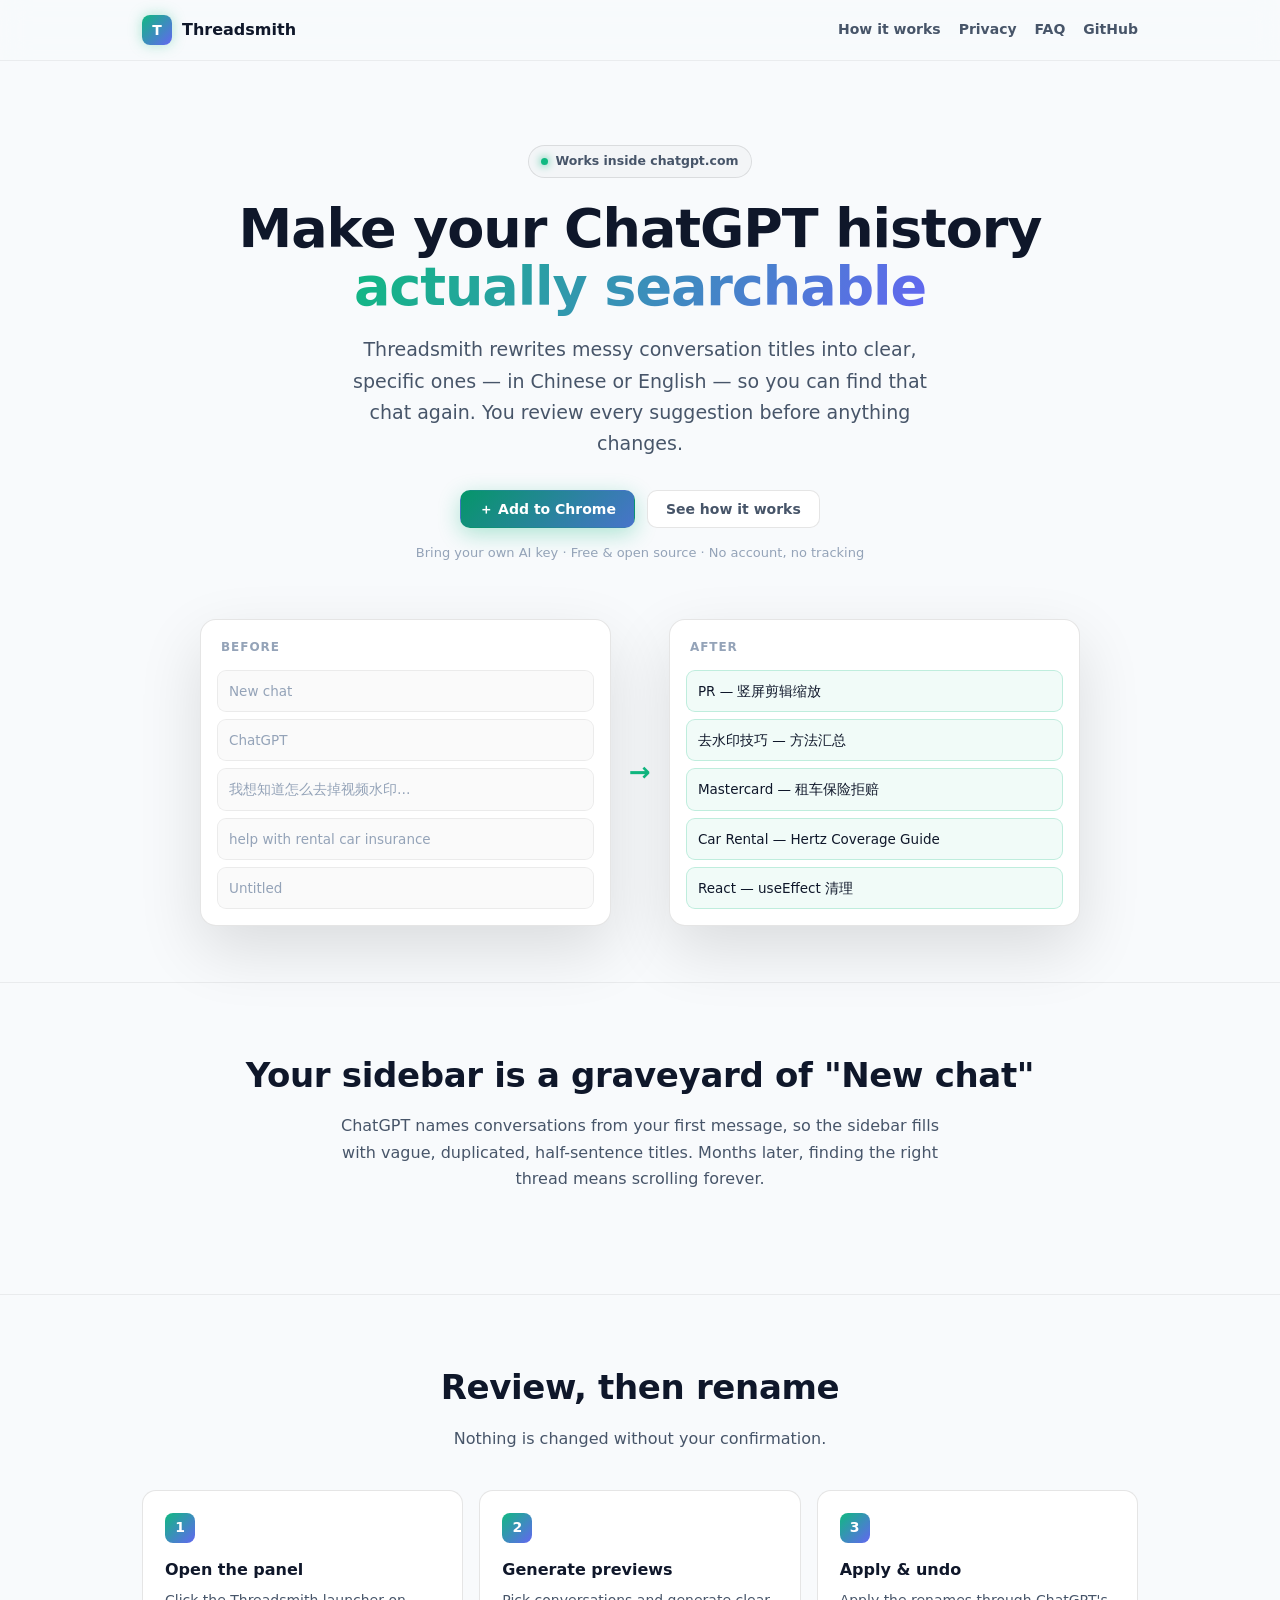
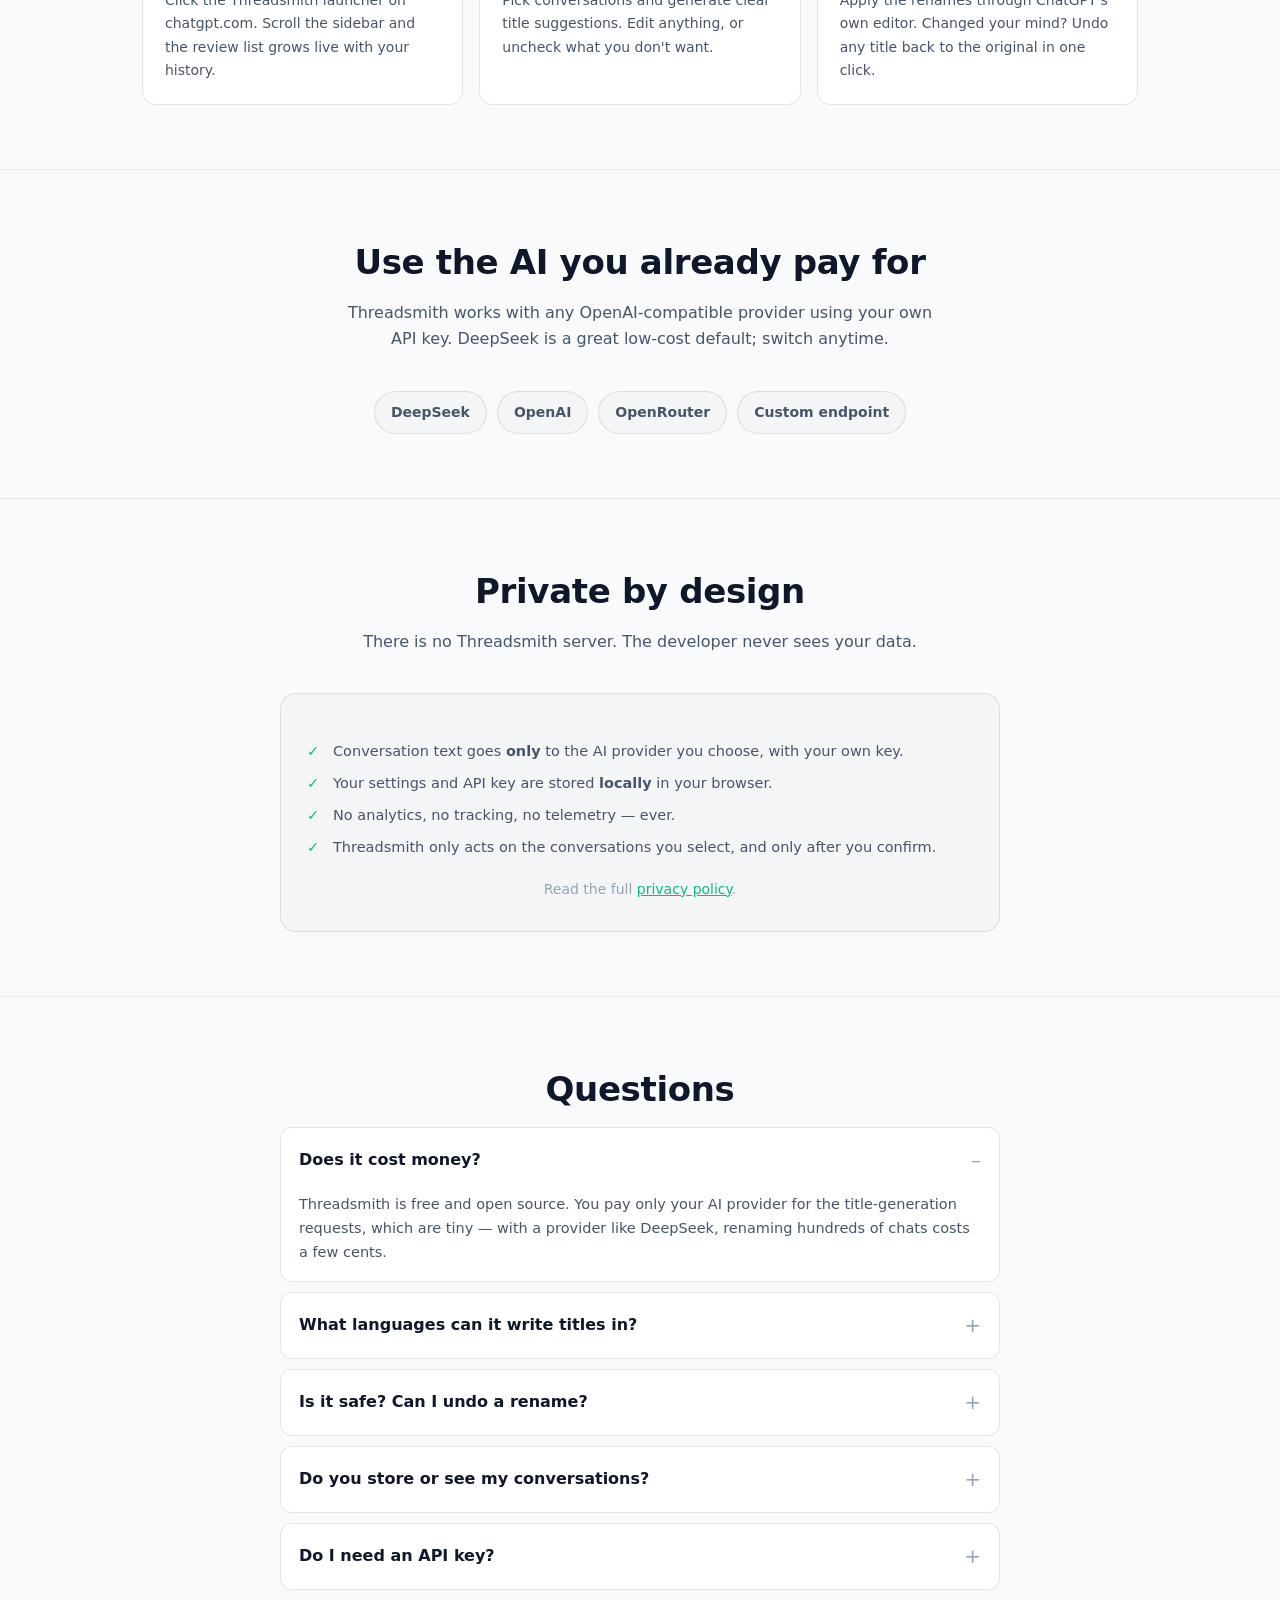
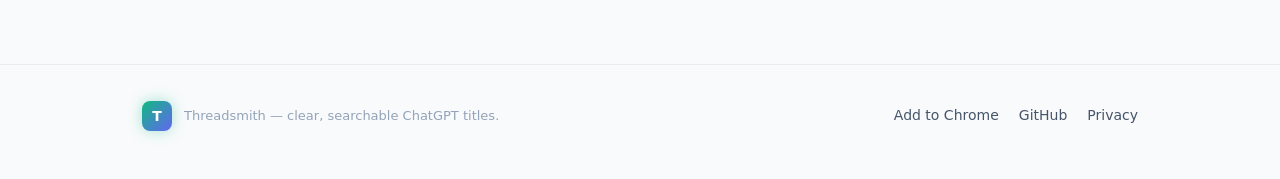
==== docs/index.html @ 1ebc0905 "Add landing page Single self-contained docs/index.html (no build step) for GitHub Pages. Matches the" ====
<!doctype html>
<html lang="en">
<head>
  <meta charset="utf-8">
  <meta name="viewport" content="width=device-width, initial-scale=1">
  <title>Threadsmith — Clear, searchable titles for your ChatGPT history</title>
  <meta name="description" content="Threadsmith turns messy ChatGPT conversation titles into clear, searchable ones — in Chinese or English — using your own AI provider. Private by design.">
  <meta name="theme-color" content="#0d1117">

  <!-- Social sharing -->
  <meta property="og:type" content="website">
  <meta property="og:title" content="Threadsmith — Clear titles for your ChatGPT history">
  <meta property="og:description" content="Rename messy ChatGPT conversations into clear, searchable titles. Bring your own AI key. Private by design.">

  <style>
    :root {
      --bg:        #0d1117;
      --bg-soft:   rgba(255,255,255,.025);
      --bg-soft-2: rgba(255,255,255,.04);
      --border:    rgba(255,255,255,.08);
      --border-2:  rgba(255,255,255,.06);
      --text:      #e2e8f0;
      --text-2:    #94a3b8;
      --text-3:    #64748b;
      --old:       #64748b;
      --accent-a:  #10b981;
      --accent-b:  #6366f1;
      --shadow:    0 24px 64px rgba(0,0,0,.5);
    }
    @media (prefers-color-scheme: light) {
      :root {
        --bg:        #f8fafc;
        --bg-soft:   rgba(0,0,0,.02);
        --bg-soft-2: #ffffff;
        --border:    rgba(0,0,0,.1);
        --border-2:  rgba(0,0,0,.06);
        --text:      #0f172a;
        --text-2:    #475569;
        --text-3:    #94a3b8;
        --old:       #94a3b8;
        --shadow:    0 24px 64px rgba(0,0,0,.12);
      }
    }

    * { box-sizing: border-box; }
    html { scroll-behavior: smooth; }
    body {
      margin: 0;
      background: var(--bg);
      color: var(--text);
      font: 16px/1.65 system-ui, -apple-system, "Segoe UI", sans-serif;
      -webkit-font-smoothing: antialiased;
    }
    a { color: inherit; }
    .wrap { width: 100%; max-width: 1040px; margin: 0 auto; padding: 0 22px; }

    /* Brand logo mark */
    .logo {
      width: 30px; height: 30px; border-radius: 8px; flex-shrink: 0;
      background: linear-gradient(135deg, var(--accent-a), var(--accent-b));
      display: inline-flex; align-items: center; justify-content: center;
      color: #fff; font: 800 14px/1 system-ui;
      box-shadow: 0 0 14px rgba(16,185,129,.35);
    }

    /* Nav */
    nav {
      position: sticky; top: 0; z-index: 50;
      backdrop-filter: blur(14px) saturate(160%);
      -webkit-backdrop-filter: blur(14px) saturate(160%);
      background: color-mix(in srgb, var(--bg) 78%, transparent);
      border-bottom: 1px solid var(--border-2);
    }
    .nav-in { display: flex; align-items: center; gap: 10px; height: 60px; }
    .nav-in .brand { font-weight: 700; font-size: 16px; }
    .nav-in .spacer { flex: 1; }
    .nav-links { display: flex; align-items: center; gap: 18px; }
    .nav-links a { color: var(--text-2); text-decoration: none; font-size: 14px; font-weight: 600; }
    .nav-links a:hover { color: var(--text); }
    @media (max-width: 600px) { .nav-links { display: none; } }

    /* Buttons */
    .btn {
      display: inline-flex; align-items: center; gap: 8px;
      padding: 11px 18px; border-radius: 10px;
      font: 600 14px/1 system-ui; text-decoration: none; cursor: pointer;
      border: 1px solid var(--border); color: var(--text-2);
      background: var(--bg-soft-2);
      transition: transform .12s, box-shadow .15s, color .15s;
    }
    .btn:hover { color: var(--text); transform: translateY(-1px); }
    .btn.primary {
      border-color: transparent; color: #fff;
      background: linear-gradient(135deg, #059669 0%, #6366f1 140%);
      box-shadow: 0 6px 22px rgba(16,185,129,.32);
    }
    .btn.primary:hover { box-shadow: 0 10px 30px rgba(16,185,129,.42); }

    /* Hero */
    header.hero { padding: 84px 0 56px; text-align: center; }
    .pill {
      display: inline-flex; align-items: center; gap: 7px;
      padding: 5px 12px; border-radius: 999px;
      border: 1px solid var(--border); background: var(--bg-soft);
      color: var(--text-2); font-size: 12.5px; font-weight: 600;
      margin-bottom: 22px;
    }
    .dot { width: 7px; height: 7px; border-radius: 50%; background: var(--accent-a); box-shadow: 0 0 8px var(--accent-a); }
    h1 {
      margin: 0 0 18px; font-size: clamp(32px, 6vw, 54px); line-height: 1.08;
      letter-spacing: -.02em; font-weight: 800;
    }
    h1 .grad {
      background: linear-gradient(120deg, var(--accent-a), var(--accent-b));
      -webkit-background-clip: text; background-clip: text; color: transparent;
    }
    .lede { max-width: 620px; margin: 0 auto 30px; font-size: clamp(16px, 2.4vw, 19px); color: var(--text-2); }
    .cta-row { display: flex; gap: 12px; justify-content: center; flex-wrap: wrap; }
    .cta-note { margin-top: 14px; font-size: 13px; color: var(--text-3); }

    /* Before / after showcase */
    .showcase {
      margin: 56px auto 0; max-width: 880px;
      display: grid; grid-template-columns: 1fr auto 1fr; gap: 18px; align-items: stretch;
    }
    .panel {
      border: 1px solid var(--border); border-radius: 16px;
      background: var(--bg-soft-2); box-shadow: var(--shadow);
      padding: 16px; text-align: left;
    }
    .panel h3 { margin: 2px 4px 12px; font-size: 12px; letter-spacing: .08em; text-transform: uppercase; color: var(--text-3); }
    .row {
      display: flex; align-items: center; gap: 9px;
      padding: 9px 11px; border-radius: 9px; margin-bottom: 7px;
      border: 1px solid var(--border-2); background: var(--bg-soft);
      font-size: 13.5px;
    }
    .row:last-child { margin-bottom: 0; }
    .row .ic { width: 14px; height: 14px; flex-shrink: 0; opacity: .55; }
    .panel.before .row { color: var(--old); }
    .panel.after .row { color: var(--text); border-color: rgba(16,185,129,.22); background: rgba(16,185,129,.06); }
    .arrow {
      align-self: center; color: var(--accent-a); font-size: 26px; font-weight: 700;
    }
    @media (max-width: 720px) {
      .showcase { grid-template-columns: 1fr; }
      .arrow { transform: rotate(90deg); justify-self: center; }
    }

    /* Sections */
    section { padding: 64px 0; border-top: 1px solid var(--border-2); }
    section h2 { margin: 0 0 10px; font-size: clamp(24px, 4vw, 34px); letter-spacing: -.01em; text-align: center; font-weight: 800; }
    section .sub { max-width: 600px; margin: 0 auto 38px; text-align: center; color: var(--text-2); }

    .cards { display: grid; grid-template-columns: repeat(3, 1fr); gap: 16px; }
    @media (max-width: 720px) { .cards { grid-template-columns: 1fr; } }
    .card {
      border: 1px solid var(--border); border-radius: 14px;
      background: var(--bg-soft-2); padding: 22px;
    }
    .card .step {
      width: 30px; height: 30px; border-radius: 8px; margin-bottom: 14px;
      display: inline-flex; align-items: center; justify-content: center;
      background: linear-gradient(135deg, var(--accent-a), var(--accent-b));
      color: #fff; font-weight: 800; font-size: 14px;
    }
    .card h4 { margin: 0 0 6px; font-size: 16px; }
    .card p { margin: 0; color: var(--text-2); font-size: 14px; }

    /* Provider chips */
    .chips { display: flex; flex-wrap: wrap; gap: 10px; justify-content: center; }
    .chip {
      padding: 9px 16px; border-radius: 999px; font-weight: 600; font-size: 14px;
      border: 1px solid var(--border); background: var(--bg-soft); color: var(--text-2);
    }

    /* Privacy block */
    .privacy {
      max-width: 720px; margin: 0 auto; text-align: center;
      border: 1px solid var(--border); border-radius: 16px;
      background: var(--bg-soft); padding: 30px 26px;
    }
    .privacy ul { list-style: none; padding: 0; margin: 16px 0 0; display: grid; gap: 8px; text-align: left; }
    .privacy li { color: var(--text-2); font-size: 14.5px; padding-left: 26px; position: relative; }
    .privacy li::before {
      content: "✓"; position: absolute; left: 0; top: 0;
      color: var(--accent-a); font-weight: 800;
    }

    /* FAQ */
    .faq { max-width: 720px; margin: 0 auto; }
    details {
      border: 1px solid var(--border); border-radius: 12px;
      background: var(--bg-soft-2); margin-bottom: 10px; overflow: hidden;
    }
    summary {
      list-style: none; cursor: pointer; padding: 16px 18px;
      font-weight: 600; display: flex; justify-content: space-between; align-items: center; gap: 12px;
    }
    summary::-webkit-details-marker { display: none; }
    summary::after { content: "+"; color: var(--text-3); font-size: 20px; font-weight: 400; }
    details[open] summary::after { content: "–"; }
    details .body { padding: 0 18px 16px; color: var(--text-2); font-size: 14.5px; }

    /* Footer */
    footer { border-top: 1px solid var(--border-2); padding: 36px 0 48px; }
    .foot-in { display: flex; align-items: center; gap: 12px; flex-wrap: wrap; }
    .foot-in .spacer { flex: 1; }
    .foot-links { display: flex; gap: 20px; flex-wrap: wrap; }
    .foot-links a { color: var(--text-2); text-decoration: none; font-size: 14px; }
    .foot-links a:hover { color: var(--text); }
    .copy { color: var(--text-3); font-size: 13px; }
  </style>
</head>
<body>

  <nav>
    <div class="wrap nav-in">
      <span class="logo">T</span>
      <span class="brand">Threadsmith</span>
      <span class="spacer"></span>
      <div class="nav-links">
        <a href="#how">How it works</a>
        <a href="#privacy">Privacy</a>
        <a href="#faq">FAQ</a>
        <!-- TODO: replace # with your public repo URL -->
        <a href="#">GitHub</a>
      </div>
    </div>
  </nav>

  <header class="hero">
    <div class="wrap">
      <span class="pill"><span class="dot"></span> Works inside chatgpt.com</span>
      <h1>Make your ChatGPT history<br><span class="grad">actually searchable</span></h1>
      <p class="lede">
        Threadsmith rewrites messy conversation titles into clear, specific ones —
        in Chinese or English — so you can find that chat again. You review every
        suggestion before anything changes.
      </p>
      <div class="cta-row">
        <!-- TODO: replace # with your Chrome Web Store listing URL -->
        <a class="btn primary" href="#">＋ Add to Chrome</a>
        <a class="btn" href="#how">See how it works</a>
      </div>
      <p class="cta-note">Bring your own AI key · Free &amp; open source · No account, no tracking</p>

      <div class="showcase">
        <div class="panel before">
          <h3>Before</h3>
          <div class="row">New chat</div>
          <div class="row">ChatGPT</div>
          <div class="row">我想知道怎么去掉视频水印…</div>
          <div class="row">help with rental car insurance</div>
          <div class="row">Untitled</div>
        </div>
        <div class="arrow">→</div>
        <div class="panel after">
          <h3>After</h3>
          <div class="row">PR — 竖屏剪辑缩放</div>
          <div class="row">去水印技巧 — 方法汇总</div>
          <div class="row">Mastercard — 租车保险拒赔</div>
          <div class="row">Car Rental — Hertz Coverage Guide</div>
          <div class="row">React — useEffect 清理</div>
        </div>
      </div>
    </div>
  </header>

  <section id="problem">
    <div class="wrap">
      <h2>Your sidebar is a graveyard of "New chat"</h2>
      <p class="sub">
        ChatGPT names conversations from your first message, so the sidebar fills
        with vague, duplicated, half-sentence titles. Months later, finding the
        right thread means scrolling forever.
      </p>
    </div>
  </section>

  <section id="how">
    <div class="wrap">
      <h2>Review, then rename</h2>
      <p class="sub">Nothing is changed without your confirmation.</p>
      <div class="cards">
        <div class="card">
          <div class="step">1</div>
          <h4>Open the panel</h4>
          <p>Click the Threadsmith launcher on chatgpt.com. Scroll the sidebar and the review list grows live with your history.</p>
        </div>
        <div class="card">
          <div class="step">2</div>
          <h4>Generate previews</h4>
          <p>Pick conversations and generate clear title suggestions. Edit anything, or uncheck what you don't want.</p>
        </div>
        <div class="card">
          <div class="step">3</div>
          <h4>Apply &amp; undo</h4>
          <p>Apply the renames through ChatGPT's own editor. Changed your mind? Undo any title back to the original in one click.</p>
        </div>
      </div>
    </div>
  </section>

  <section id="providers">
    <div class="wrap">
      <h2>Use the AI you already pay for</h2>
      <p class="sub">
        Threadsmith works with any OpenAI-compatible provider using your own API
        key. DeepSeek is a great low-cost default; switch anytime.
      </p>
      <div class="chips">
        <span class="chip">DeepSeek</span>
        <span class="chip">OpenAI</span>
        <span class="chip">OpenRouter</span>
        <span class="chip">Custom endpoint</span>
      </div>
    </div>
  </section>

  <section id="privacy">
    <div class="wrap">
      <h2>Private by design</h2>
      <p class="sub">There is no Threadsmith server. The developer never sees your data.</p>
      <div class="privacy">
        <ul>
          <li>Conversation text goes <strong>only</strong> to the AI provider you choose, with your own key.</li>
          <li>Your settings and API key are stored <strong>locally</strong> in your browser.</li>
          <li>No analytics, no tracking, no telemetry — ever.</li>
          <li>Threadsmith only acts on the conversations you select, and only after you confirm.</li>
        </ul>
        <p style="margin:18px 0 0;font-size:14px;color:var(--text-3)">
          <!-- TODO: point to your hosted PRIVACY.md -->
          Read the full <a href="#" style="color:var(--accent-a)">privacy policy</a>.
        </p>
      </div>
    </div>
  </section>

  <section id="faq">
    <div class="wrap">
      <h2>Questions</h2>
      <div class="faq">
        <details open>
          <summary>Does it cost money?</summary>
          <div class="body">Threadsmith is free and open source. You pay only your AI provider for the title-generation requests, which are tiny — with a provider like DeepSeek, renaming hundreds of chats costs a few cents.</div>
        </details>
        <details>
          <summary>What languages can it write titles in?</summary>
          <div class="body">Simplified Chinese or English. Set it explicitly, or use Auto to match each conversation's language. Proper nouns, brands, and technical names are kept as-is.</div>
        </details>
        <details>
          <summary>Is it safe? Can I undo a rename?</summary>
          <div class="body">Yes. You preview and confirm every title before it's applied, and each applied rename can be undone back to its original from the list. Threadsmith uses ChatGPT's own rename feature — it never touches conversation content.</div>
        </details>
        <details>
          <summary>Do you store or see my conversations?</summary>
          <div class="body">No. There is no backend. Your conversation excerpts are sent directly from your browser to the AI provider you configured. Nothing is sent to the developer.</div>
        </details>
        <details>
          <summary>Do I need an API key?</summary>
          <div class="body">Yes, for now. You add a key from a provider like DeepSeek or OpenAI once in settings. It's stored locally and used only to generate titles.</div>
        </details>
      </div>
    </div>
  </section>

  <footer>
    <div class="wrap foot-in">
      <span class="logo">T</span>
      <span class="copy">Threadsmith — clear, searchable ChatGPT titles.</span>
      <span class="spacer"></span>
      <div class="foot-links">
        <!-- TODO: replace # links below -->
        <a href="#">Add to Chrome</a>
        <a href="#">GitHub</a>
        <a href="#">Privacy</a>
      </div>
    </div>
  </footer>

</body>
</html>
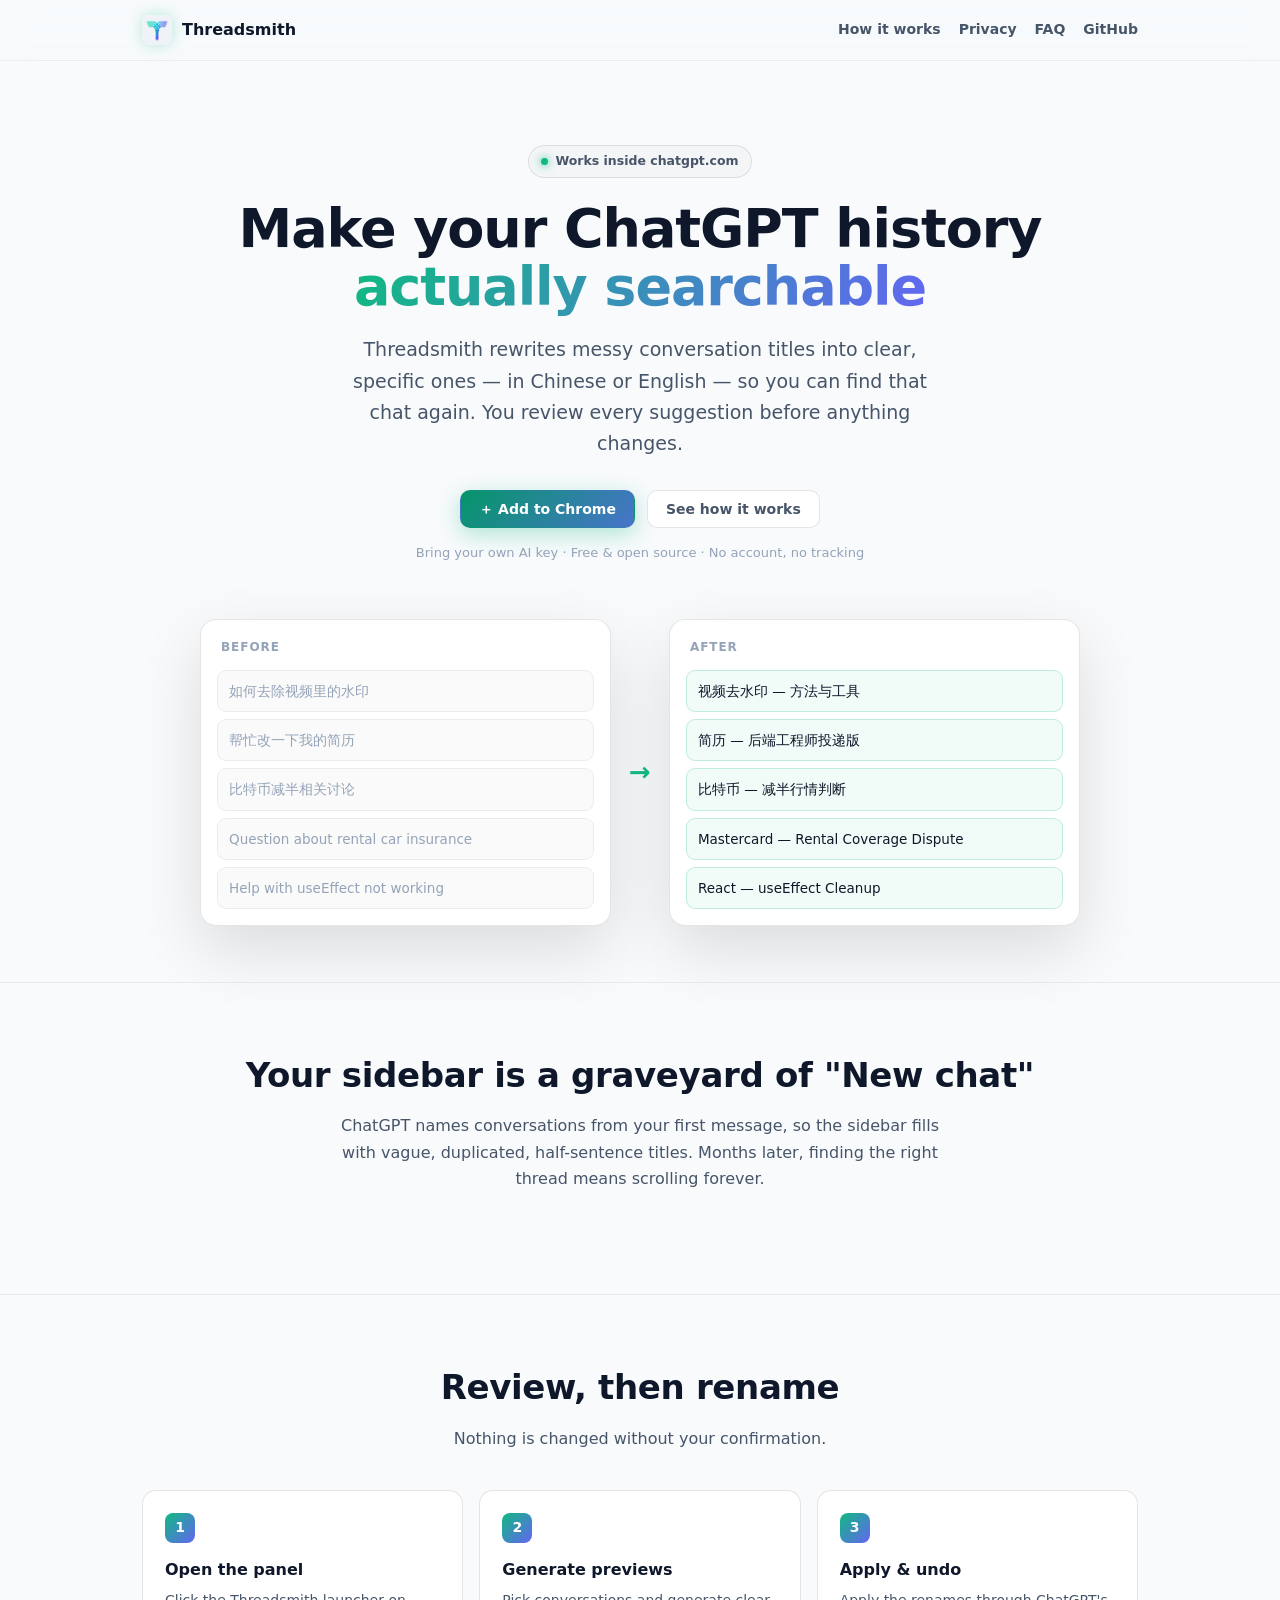
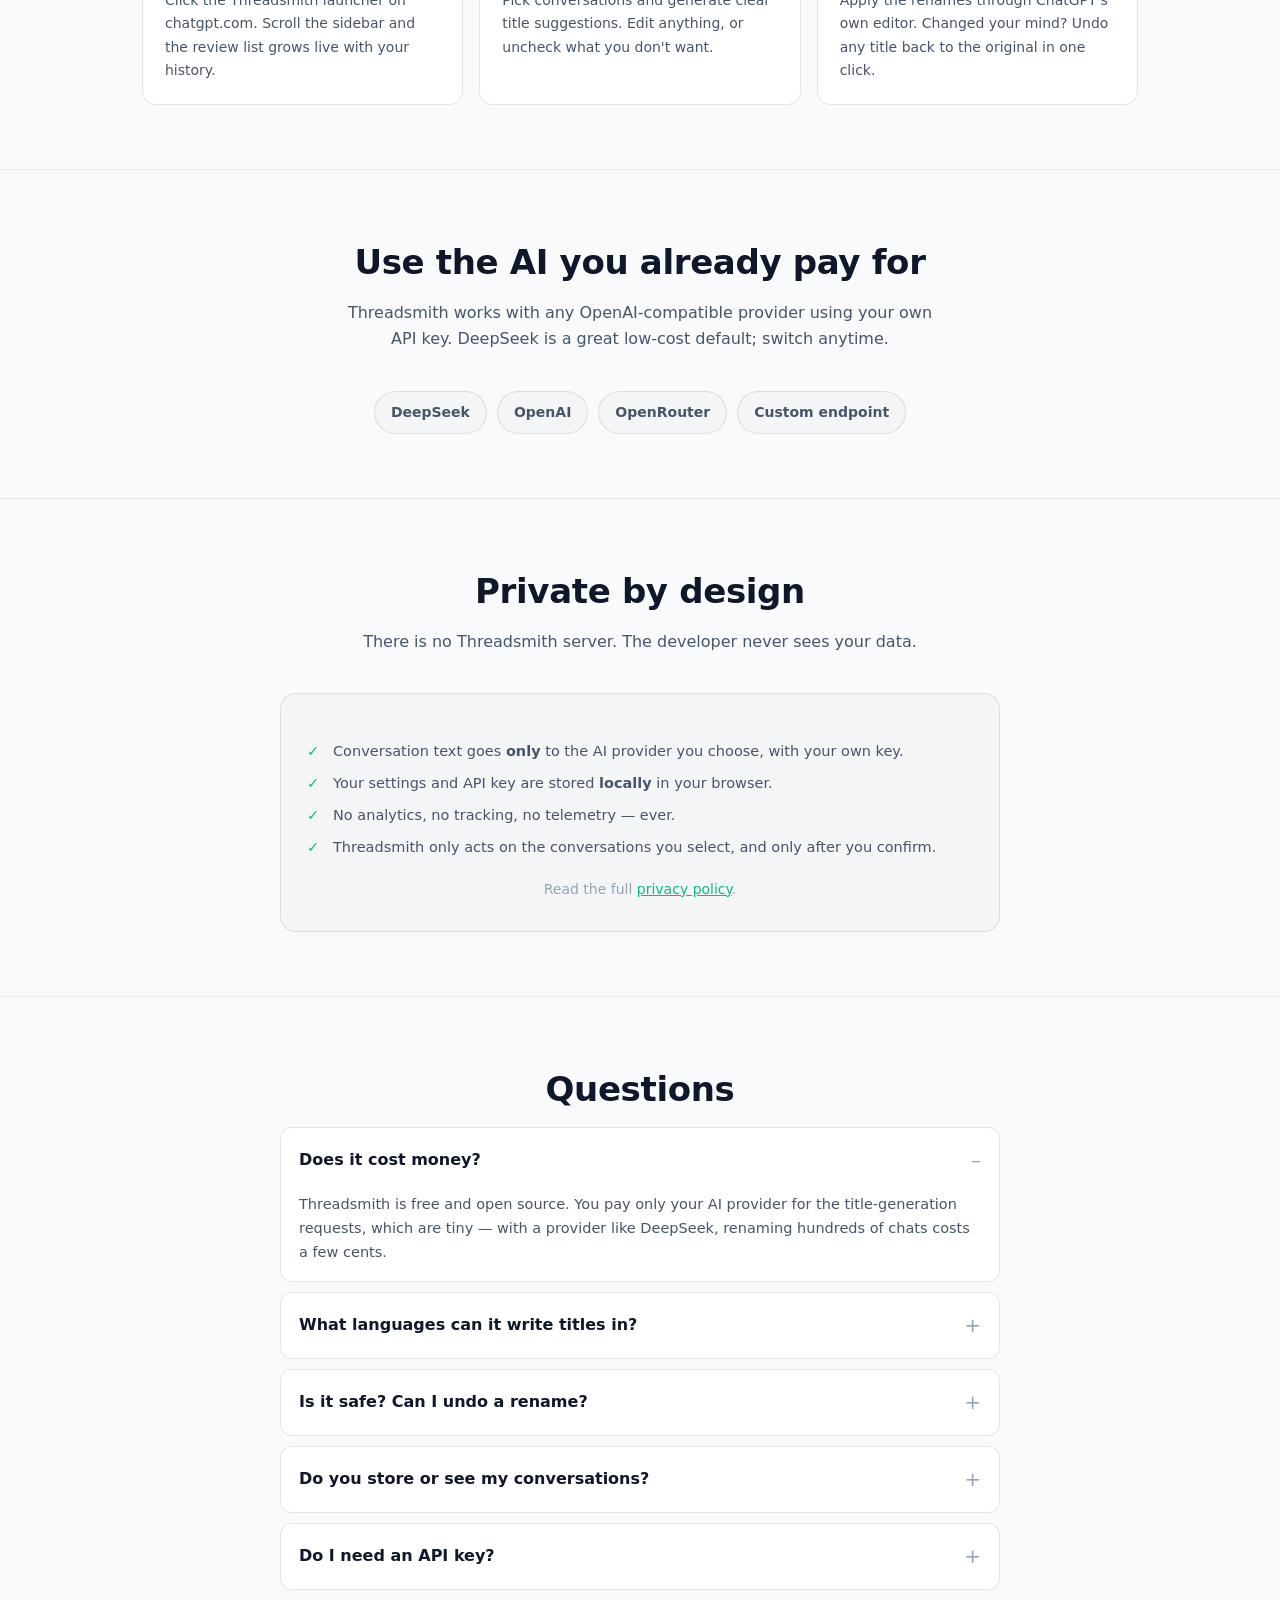
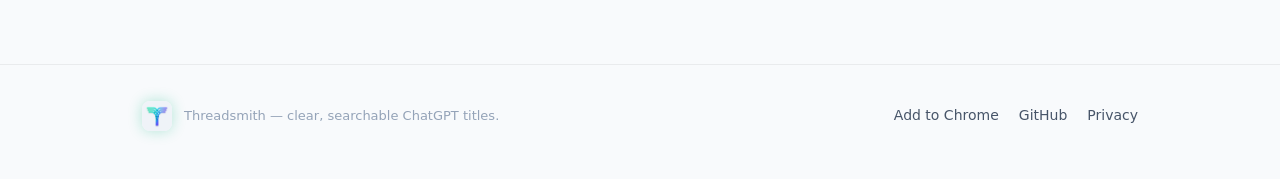
==== commit e795349f: "Use brand icon and curated examples on the landing page - Show the real Threadsmith icon in the nav " ====
--- a/docs/index.html
+++ b/docs/index.html
@@ -6,6 +6,8 @@
   <title>Threadsmith — Clear, searchable titles for your ChatGPT history</title>
   <meta name="description" content="Threadsmith turns messy ChatGPT conversation titles into clear, searchable ones — in Chinese or English — using your own AI provider. Private by design.">
   <meta name="theme-color" content="#0d1117">
+  <link rel="icon" type="image/png" href="icon128.png">
+  <link rel="apple-touch-icon" href="icon128.png">
 
   <!-- Social sharing -->
   <meta property="og:type" content="website">
@@ -57,10 +59,8 @@
     /* Brand logo mark */
     .logo {
       width: 30px; height: 30px; border-radius: 8px; flex-shrink: 0;
-      background: linear-gradient(135deg, var(--accent-a), var(--accent-b));
-      display: inline-flex; align-items: center; justify-content: center;
-      color: #fff; font: 800 14px/1 system-ui;
-      box-shadow: 0 0 14px rgba(16,185,129,.35);
+      display: block; object-fit: cover;
+      box-shadow: 0 0 14px rgba(16,185,129,.3);
     }
 
     /* Nav */
@@ -216,15 +216,14 @@
 
   <nav>
     <div class="wrap nav-in">
-      <span class="logo">T</span>
+      <img class="logo" src="icon128.png" alt="Threadsmith logo">
       <span class="brand">Threadsmith</span>
       <span class="spacer"></span>
       <div class="nav-links">
         <a href="#how">How it works</a>
         <a href="#privacy">Privacy</a>
         <a href="#faq">FAQ</a>
-        <!-- TODO: replace # with your public repo URL -->
-        <a href="#">GitHub</a>
+        <a href="https://github.com/jonlai211/Threadsmith">GitHub</a>
       </div>
     </div>
   </nav>
@@ -248,20 +247,20 @@
       <div class="showcase">
         <div class="panel before">
           <h3>Before</h3>
-          <div class="row">New chat</div>
-          <div class="row">ChatGPT</div>
-          <div class="row">我想知道怎么去掉视频水印…</div>
-          <div class="row">help with rental car insurance</div>
-          <div class="row">Untitled</div>
+          <div class="row">如何去除视频里的水印</div>
+          <div class="row">帮忙改一下我的简历</div>
+          <div class="row">比特币减半相关讨论</div>
+          <div class="row">Question about rental car insurance</div>
+          <div class="row">Help with useEffect not working</div>
         </div>
         <div class="arrow">→</div>
         <div class="panel after">
           <h3>After</h3>
-          <div class="row">PR — 竖屏剪辑缩放</div>
-          <div class="row">去水印技巧 — 方法汇总</div>
-          <div class="row">Mastercard — 租车保险拒赔</div>
-          <div class="row">Car Rental — Hertz Coverage Guide</div>
-          <div class="row">React — useEffect 清理</div>
+          <div class="row">视频去水印 — 方法与工具</div>
+          <div class="row">简历 — 后端工程师投递版</div>
+          <div class="row">比特币 — 减半行情判断</div>
+          <div class="row">Mastercard — Rental Coverage Dispute</div>
+          <div class="row">React — useEffect Cleanup</div>
         </div>
       </div>
     </div>
@@ -330,8 +329,7 @@
           <li>Threadsmith only acts on the conversations you select, and only after you confirm.</li>
         </ul>
         <p style="margin:18px 0 0;font-size:14px;color:var(--text-3)">
-          <!-- TODO: point to your hosted PRIVACY.md -->
-          Read the full <a href="#" style="color:var(--accent-a)">privacy policy</a>.
+          Read the full <a href="https://github.com/jonlai211/Threadsmith/blob/master/PRIVACY.md" style="color:var(--accent-a)">privacy policy</a>.
         </p>
       </div>
     </div>
@@ -367,14 +365,14 @@
 
   <footer>
     <div class="wrap foot-in">
-      <span class="logo">T</span>
+      <img class="logo" src="icon128.png" alt="Threadsmith logo">
       <span class="copy">Threadsmith — clear, searchable ChatGPT titles.</span>
       <span class="spacer"></span>
       <div class="foot-links">
-        <!-- TODO: replace # links below -->
+        <!-- TODO: replace # with the Chrome Web Store URL once published -->
         <a href="#">Add to Chrome</a>
-        <a href="#">GitHub</a>
-        <a href="#">Privacy</a>
+        <a href="https://github.com/jonlai211/Threadsmith">GitHub</a>
+        <a href="https://github.com/jonlai211/Threadsmith/blob/master/PRIVACY.md">Privacy</a>
       </div>
     </div>
   </footer>
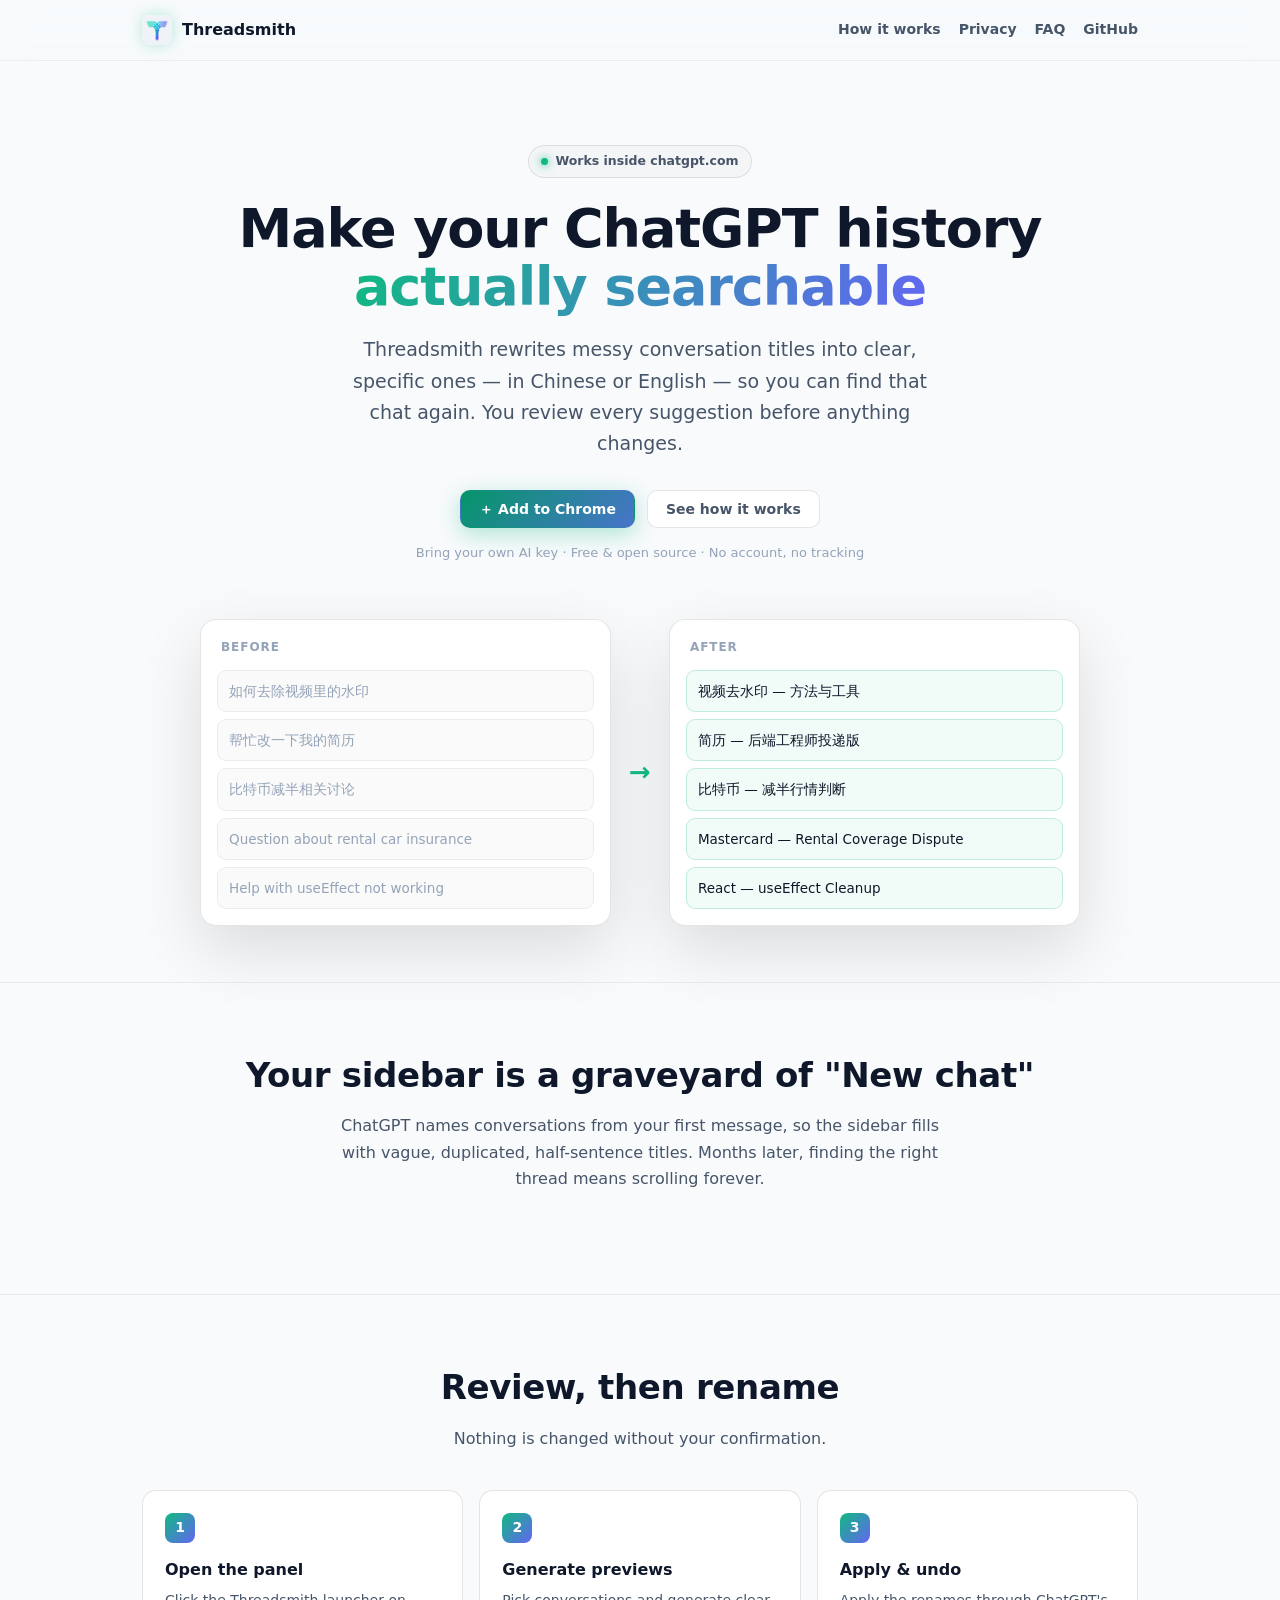
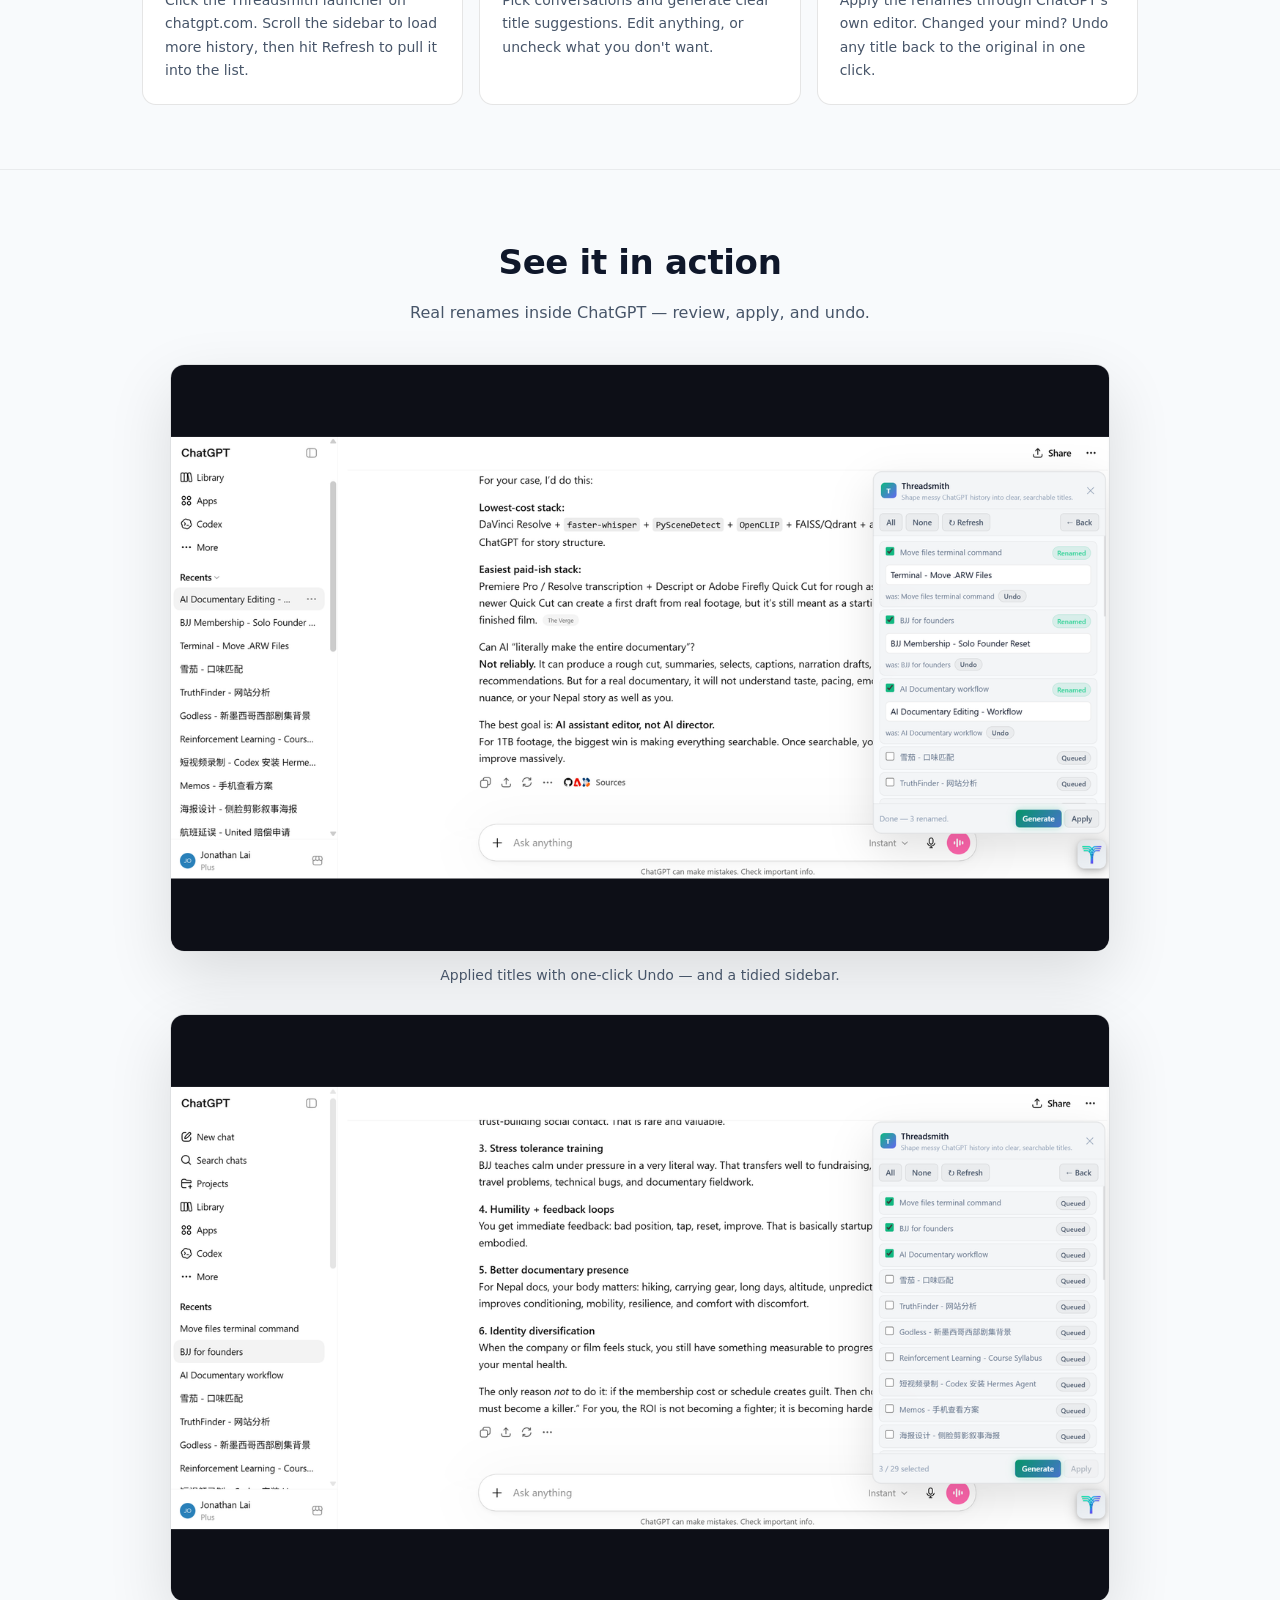
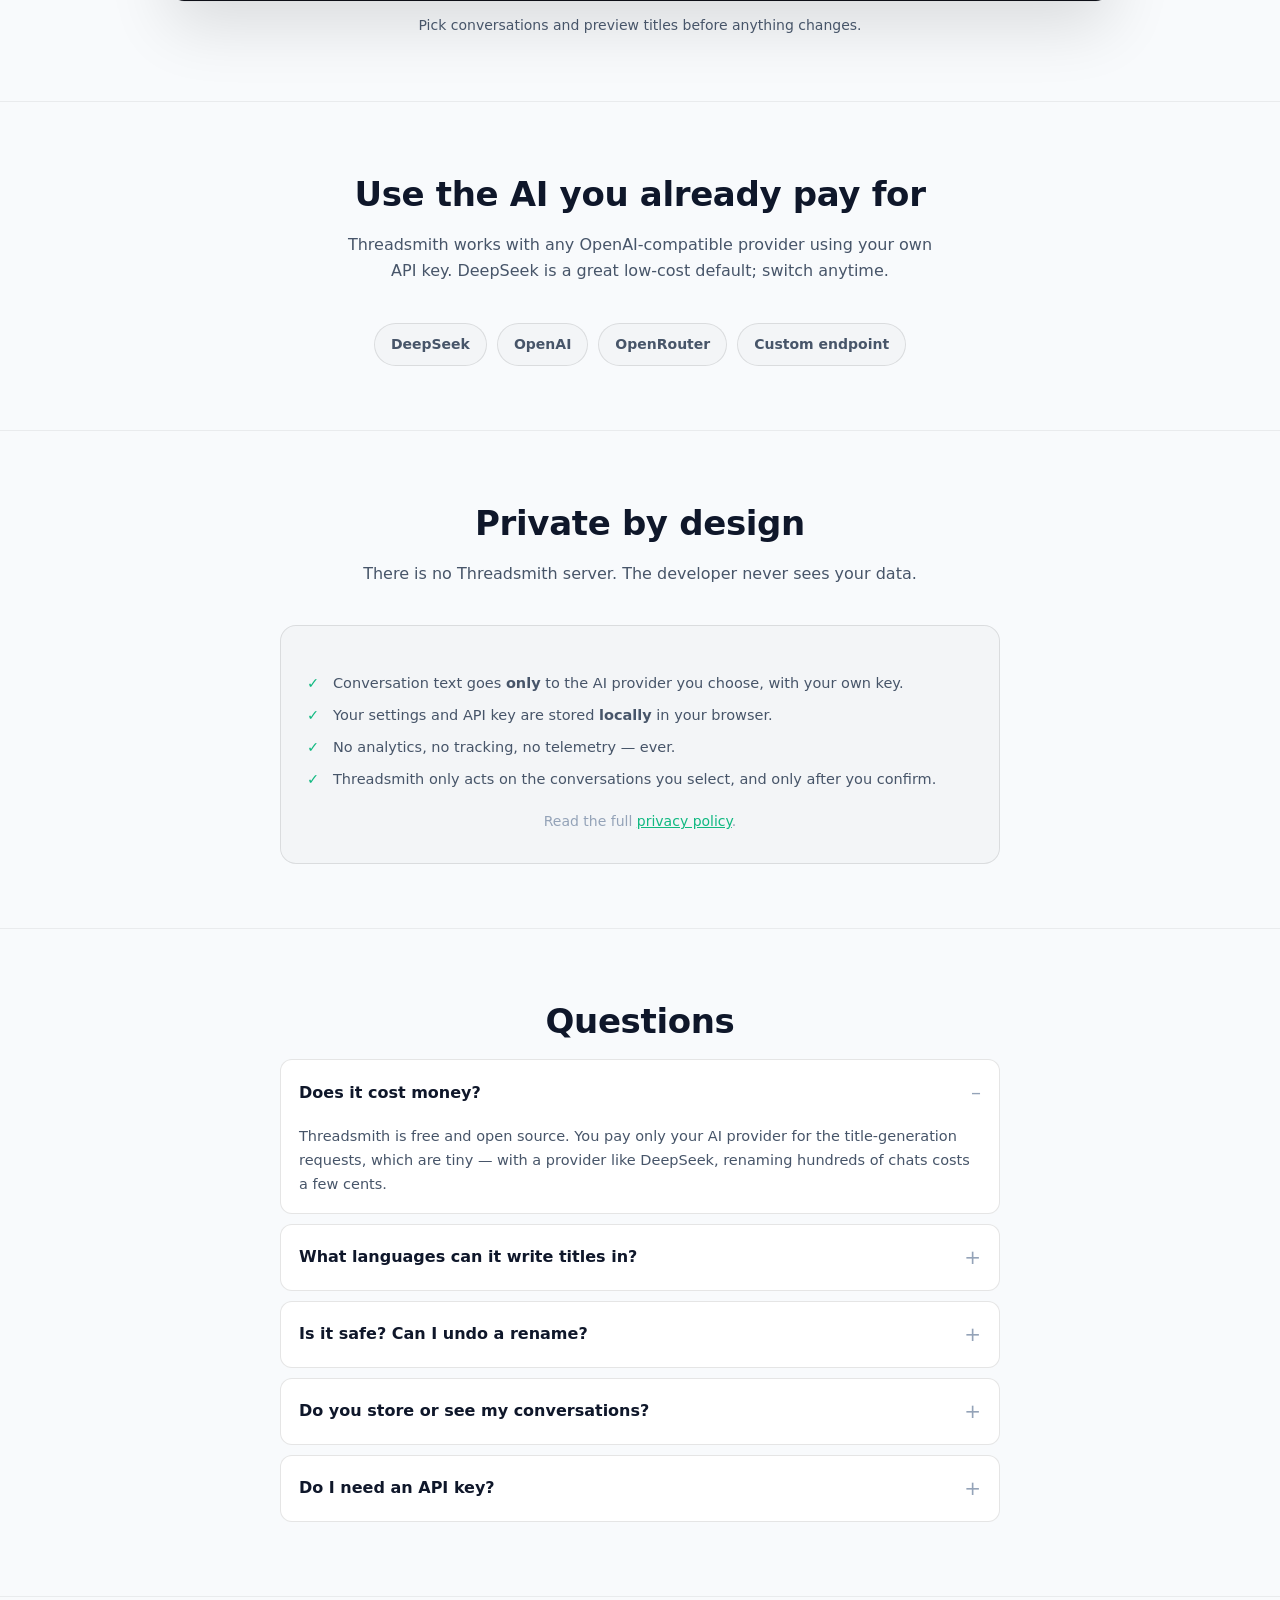
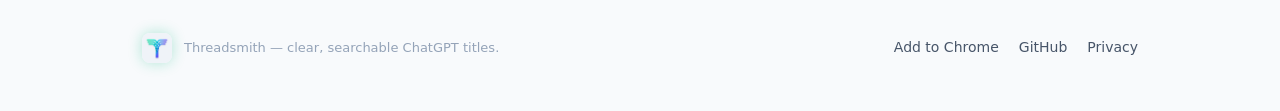
==== commit c5957cc2: "Add product screenshots to the README and landing page Add two 1280x800, store-ready screenshots (th" ====
--- a/docs/index.html
+++ b/docs/index.html
@@ -166,6 +166,16 @@
     }
     .card h4 { margin: 0 0 6px; font-size: 16px; }
     .card p { margin: 0; color: var(--text-2); font-size: 14px; }
+
+    /* Screenshots */
+    .shots { display: grid; gap: 26px; max-width: 940px; margin: 0 auto; }
+    .shot { margin: 0; }
+    .shot img {
+      width: 100%; height: auto; display: block;
+      border: 1px solid var(--border); border-radius: 14px;
+      box-shadow: var(--shadow);
+    }
+    .shot figcaption { margin-top: 12px; text-align: center; color: var(--text-2); font-size: 14px; }
 
     /* Provider chips */
     .chips { display: flex; flex-wrap: wrap; gap: 10px; justify-content: center; }
@@ -285,7 +295,7 @@
         <div class="card">
           <div class="step">1</div>
           <h4>Open the panel</h4>
-          <p>Click the Threadsmith launcher on chatgpt.com. Scroll the sidebar and the review list grows live with your history.</p>
+          <p>Click the Threadsmith launcher on chatgpt.com. Scroll the sidebar to load more history, then hit Refresh to pull it into the list.</p>
         </div>
         <div class="card">
           <div class="step">2</div>
@@ -297,6 +307,23 @@
           <h4>Apply &amp; undo</h4>
           <p>Apply the renames through ChatGPT's own editor. Changed your mind? Undo any title back to the original in one click.</p>
         </div>
+      </div>
+    </div>
+  </section>
+
+  <section id="screens">
+    <div class="wrap">
+      <h2>See it in action</h2>
+      <p class="sub">Real renames inside ChatGPT — review, apply, and undo.</p>
+      <div class="shots">
+        <figure class="shot">
+          <img src="screenshots/02-renamed.png" alt="Applied renames with undo and a tidied sidebar" loading="lazy">
+          <figcaption>Applied titles with one-click Undo — and a tidied sidebar.</figcaption>
+        </figure>
+        <figure class="shot">
+          <img src="screenshots/01-review.png" alt="Reviewing and generating title suggestions" loading="lazy">
+          <figcaption>Pick conversations and preview titles before anything changes.</figcaption>
+        </figure>
       </div>
     </div>
   </section>
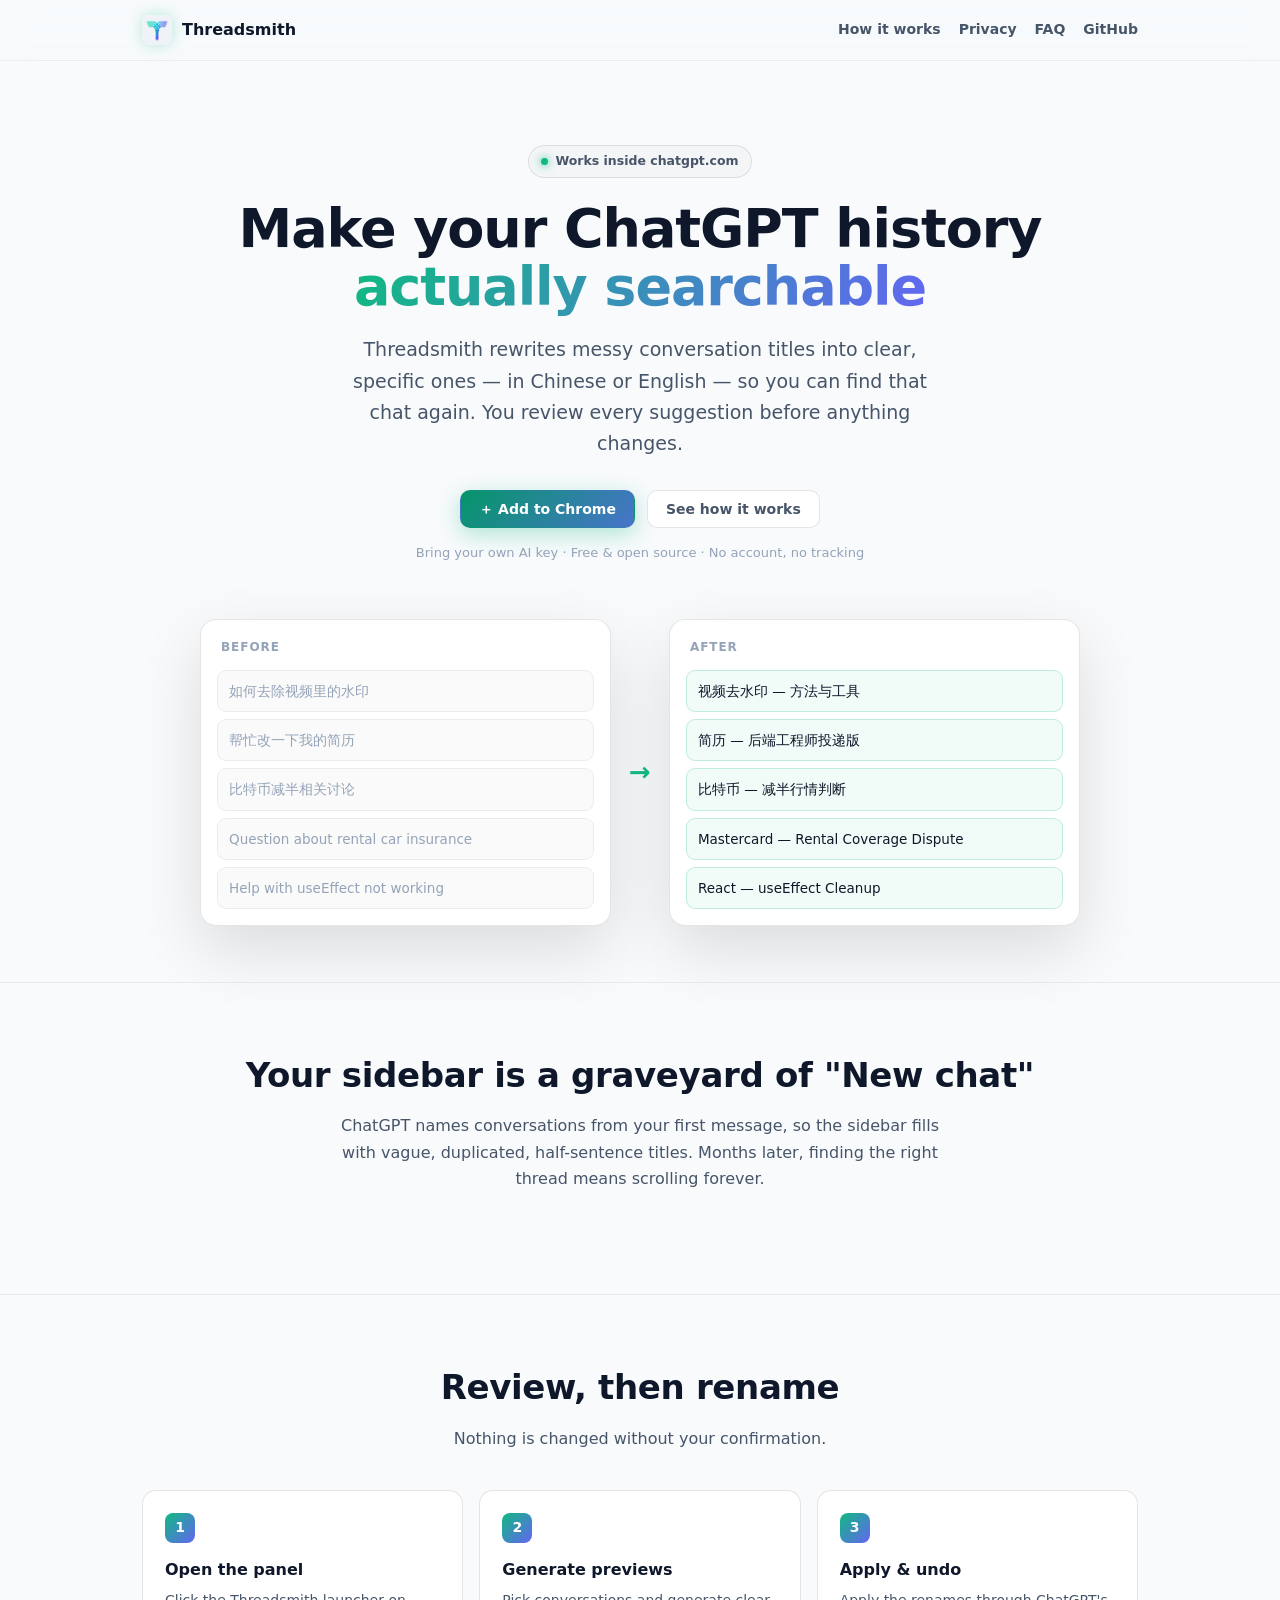
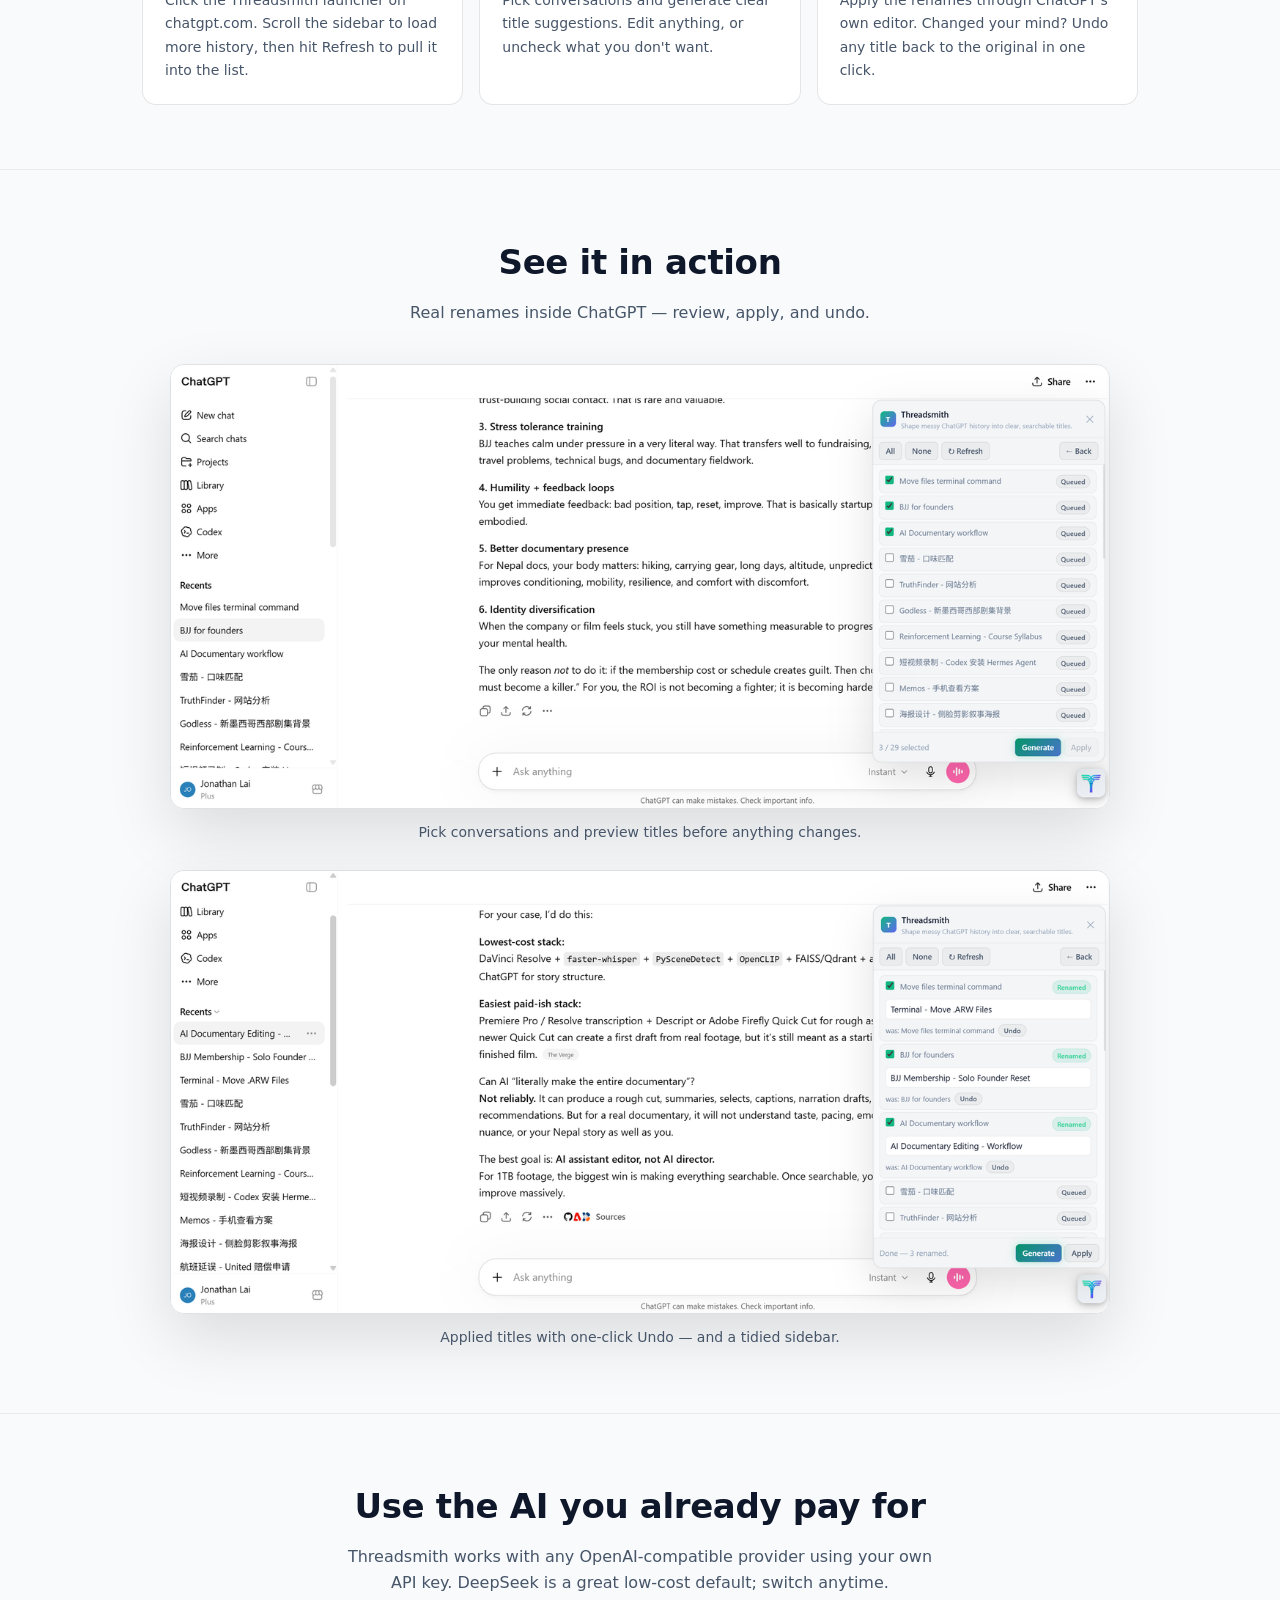
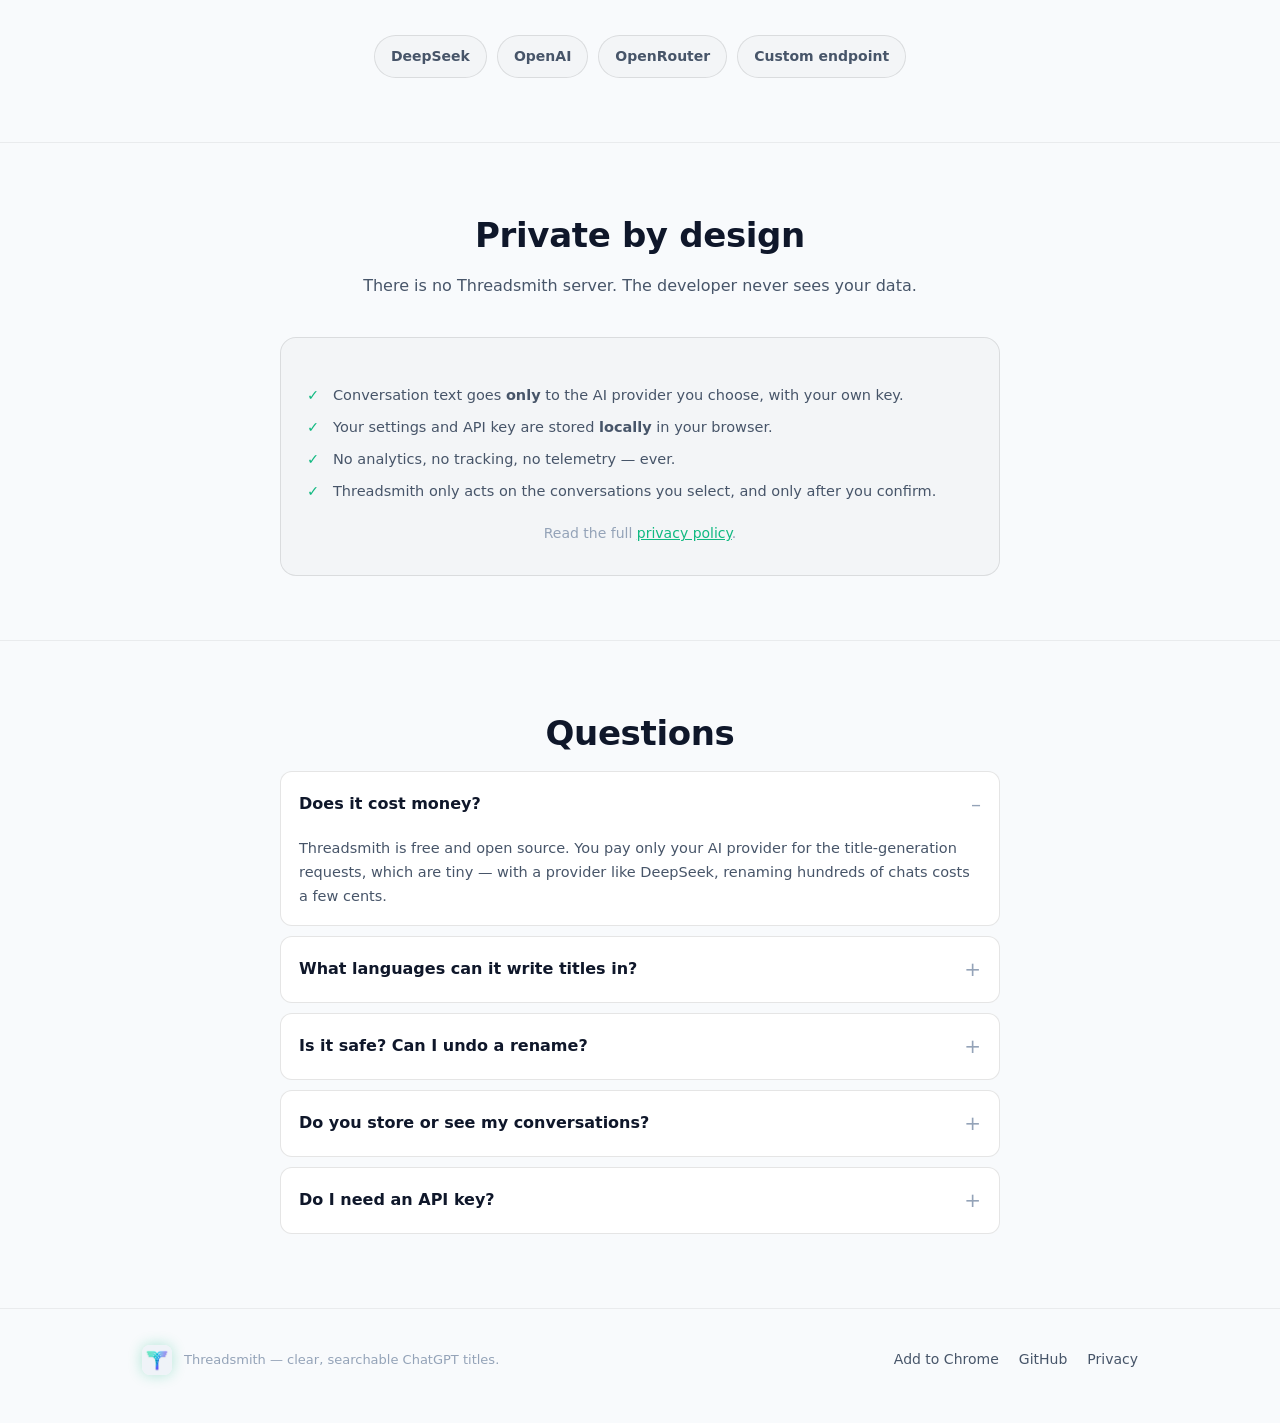
==== commit ad1bddde: "Order screenshots review-first to match the workflow Show the review/preview screenshot before the a" ====
--- a/docs/index.html
+++ b/docs/index.html
@@ -317,12 +317,12 @@
       <p class="sub">Real renames inside ChatGPT — review, apply, and undo.</p>
       <div class="shots">
         <figure class="shot">
+          <img src="screenshots/01-review.png" alt="Reviewing and generating title suggestions" loading="lazy">
+          <figcaption>Pick conversations and preview titles before anything changes.</figcaption>
+        </figure>
+        <figure class="shot">
           <img src="screenshots/02-renamed.png" alt="Applied renames with undo and a tidied sidebar" loading="lazy">
           <figcaption>Applied titles with one-click Undo — and a tidied sidebar.</figcaption>
-        </figure>
-        <figure class="shot">
-          <img src="screenshots/01-review.png" alt="Reviewing and generating title suggestions" loading="lazy">
-          <figcaption>Pick conversations and preview titles before anything changes.</figcaption>
         </figure>
       </div>
     </div>
